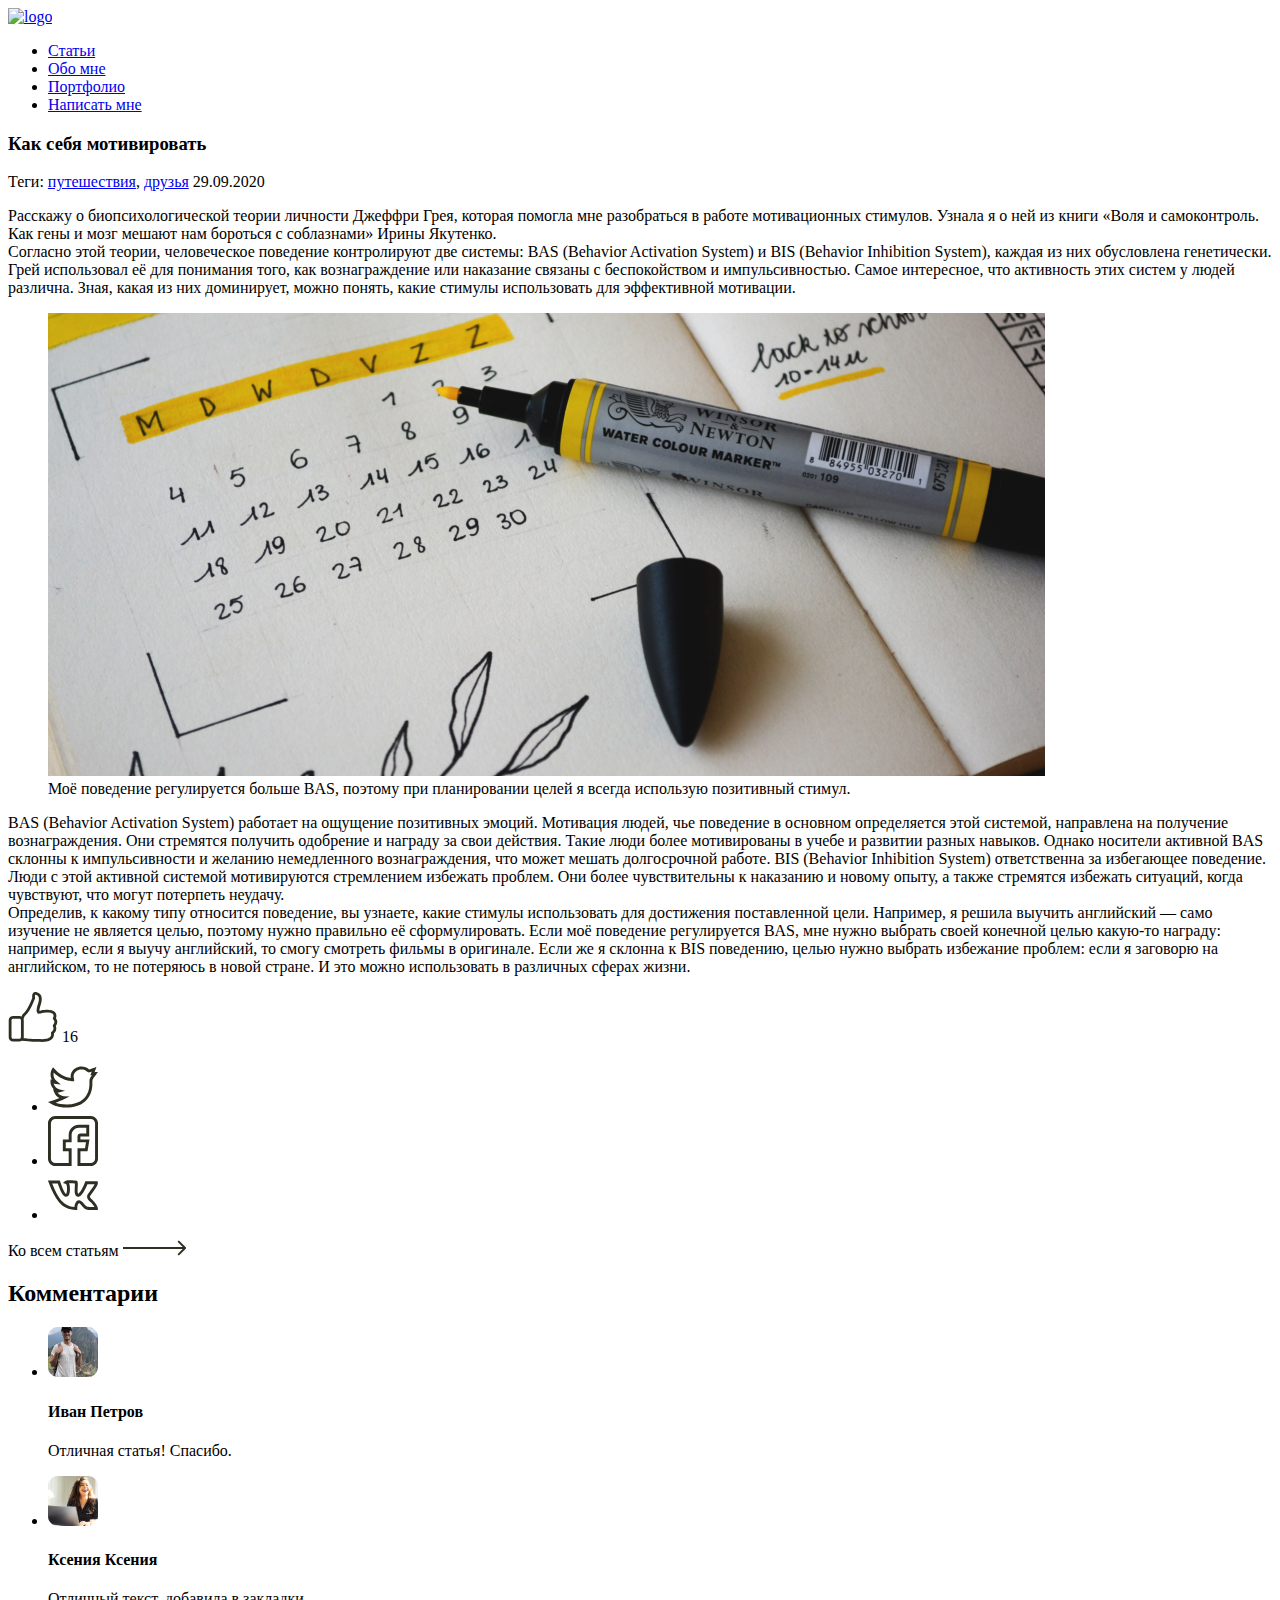
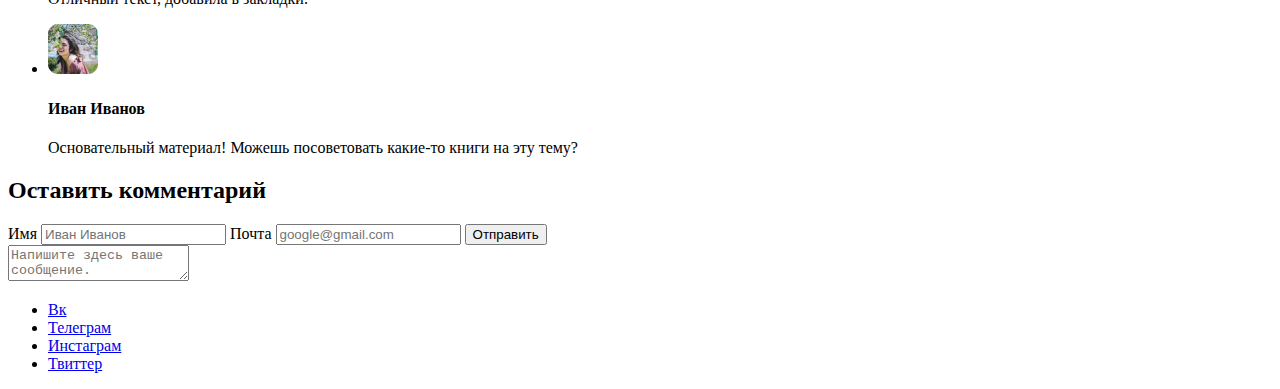
==== articles/articles-1.html @ 85f50328 "Добавил статью как себя мотивировать" ====
<!DOCTYPE html>
<html lang="ru">

<head>
    <meta charset="UTF-8">
    <meta name="viewport" content="width=device-width, initial-scale=1.0">
    <title>ANNE SWEET</title>
</head>

<body>
    <header class="main-header articles-header">
        <a href="#">
            <img src="img/logo.svg" class="logo" alt="logo">
        </a>
        <nav class="menu">
            <ul class="menu-list">
                <li class="menu-item">
                    <a href="#all-articles">Статьи</a>
                </li>
                <li class="menu-item">
                    <a href="#about">Обо мне</a>
                </li>
                <li class="menu-item">
                    <a href="#portfolio">Портфолио</a>
                </li>
                <li class="menu-item">
                    <a href="#write-me">Написать мне</a>
                </li>
            </ul>
        </nav>
    </header>
    <main>
        <section id="article" class="article">
            <div class="article-container">
                <h3>Как себя мотивировать</h3>
                <div class="tag-date">
                    <span>Теги:
                        <a href="#travels">путешествия</a>,
                        <a href="#frends">друзья</a>
                    </span>
                    <time datetime="2020-09-29">29.09.2020</time>
                </div>
                <div class="content">
                    <p>Расскажу о биопсихологической теории личности Джеффри Грея, которая помогла мне разобраться в работе мотивационных стимулов. Узнала я о ней из книги «Воля и самоконтроль. Как гены и мозг мешают нам бороться с соблазнами» Ирины Якутенко.
                        <br>
                        Согласно этой теории, человеческое поведение контролируют две системы: BAS (Behavior Activation System) и BIS (Behavior Inhibition System), каждая из них обусловлена генетически. Грей использовал её для понимания того, как вознаграждение или наказание связаны с беспокойством и импульсивностью. Самое интересное, что активность этих систем у людей различна. Зная, какая из них доминирует, можно понять, какие стимулы использовать для эффективной мотивации.
                    </p>
                    <figure>
                        <img src="../img/aricle-item-1.jpg" alt="календарь">
                        <figcaption>Моё поведение регулируется больше BAS, поэтому при планировании целей я всегда использую позитивный стимул.
                        </figcaption>
                    </figure>
                    <p>BAS (Behavior Activation System) работает на ощущение позитивных эмоций. Мотивация людей, чье поведение в основном определяется этой системой, направлена на получение вознаграждения. Они стремятся получить одобрение и награду
                        за свои действия. Такие люди более мотивированы в учебе и развитии разных навыков. Однако носители активной BAS склонны к импульсивности и желанию немедленного вознаграждения, что может мешать долгосрочной работе.
                        BIS (Behavior Inhibition System) ответственна за избегающее поведение. Люди с этой активной системой мотивируются стремлением избежать проблем. Они более чувствительны к наказанию и новому опыту, а также стремятся избежать ситуаций, когда чувствуют, что могут потерпеть неудачу.
                        <br>
                        Определив, к какому типу относится поведение, вы узнаете, какие стимулы использовать для достижения поставленной цели. Например, я решила выучить английский — само изучение не является целью, поэтому нужно правильно
                        её сформулировать. Если моё поведение регулируется BAS, мне нужно выбрать своей конечной целью какую-то награду: например, если я выучу английский, то смогу смотреть фильмы в оригинале. Если же я склонна к BIS поведению, целью нужно выбрать избежание проблем: если я заговорю на английском, то не потеряюсь в новой стране. И это можно использовать в различных сферах жизни.</p>
                </div>
                <div class="social-list-wripper">
                    <div class="like-counter">
                        <img src="../img/big-like.svg" alt="большой палец">
                        <span>16</span>
                    </div>
                    <ul class="social-list">
                        <li class="social-list-icon">
                            <a href="#">
                                <img src="../img/twitter.svg" alt="твиттер">
                            </a>
                        </li>
                        <li class="social-list-icon">
                            <a href="#">
                                <img src="../img/facebook.svg" alt="фейсбук">
                            </a>
                        </li>
                        <li class="social-list-icon">
                            <a href="#">
                                <img src="../img/vk.svg" alt="вк">
                            </a>
                        </li>
                    </ul>
                </div>
            </div>
        </section>
        <span>Ко всем статьям <a href="#"><img src="../img/arrow-right.svg" alt="стрелка в право"></a></span>
        <section class="comments">
            <div class="comments-container">
                <h2 class="visibility-hidden">Комментарии</h2>
                <ul class="comments-list">
                    <li class="comments-item">
                        <div class="comments-item-wrapper">
                            <img src="../img/ivan-petrov.jpg" alt="Иван Петров">
                            <h4>Иван Петров</h4>
                        </div>
                        <p>Отличная статья! Спасибо.</p>
                    </li>
                    <li class="comments-item">
                        <div class="comments-item-wrapper">
                            <img src="../img/kseniya-kseniya.jpg" alt="Ксения Ксения">
                            <h4>Ксения Ксения</h4>
                        </div>
                        <p>Отличный текст, добавила в закладки.</p>
                    </li>
                    <li class="comments-item">
                        <div class="comments-item-wrapper">
                            <img src="../img/ivan-ivanov.jpg" alt="Иван Иванов">
                            <h4>Иван Иванов</h4>
                        </div>
                        <p>Основательный материал! Можешь посоветовать какие-то книги на эту тему?</p>
                    </li>
                </ul>
                <div class="comments-form">
                    <h2>Оставить комментарий</h2>
                    <form action="action_page.php">
                        <div class="form-wrapper">
                            <div class="column">
                                <label for="name">Имя</label>
                                <input type="text" id="name" name="firstname" placeholder="Иван Иванов">
                                <label for="email">Почта</label>
                                <input type="text" id="email" name="email" placeholder="google@gmail.com">
                                <input class="submit" type="submit" value="Отправить">
                            </div>
                            <div class="column">
                                <textarea id="message" name="message" placeholder="Напишите здесь ваше сообщение."></textarea>
                            </div>
                        </div>
                    </form>
                </div>
            </div>
        </section>
    </main>
    <footer class="main-footer">
        <ul class="social-list">
            <li class="social-item">
                <a href="#">Вк</a>
            </li>
            <li class="social-item">
                <a href="#">Телеграм</a>
            </li>
            <li class="social-item">
                <a href="#">Инстаграм</a>
            </li>
            <li class="social-item">
                <a href="#">Твиттер</a>
            </li>
        </ul>
    </footer>
    <script>
    document.write('<script src="http://' + (location.host || 'localhost').split(':')[0] + ':35729/livereload.js?snipver=1"></' + 'script>')
    </script>
</body>

</html>
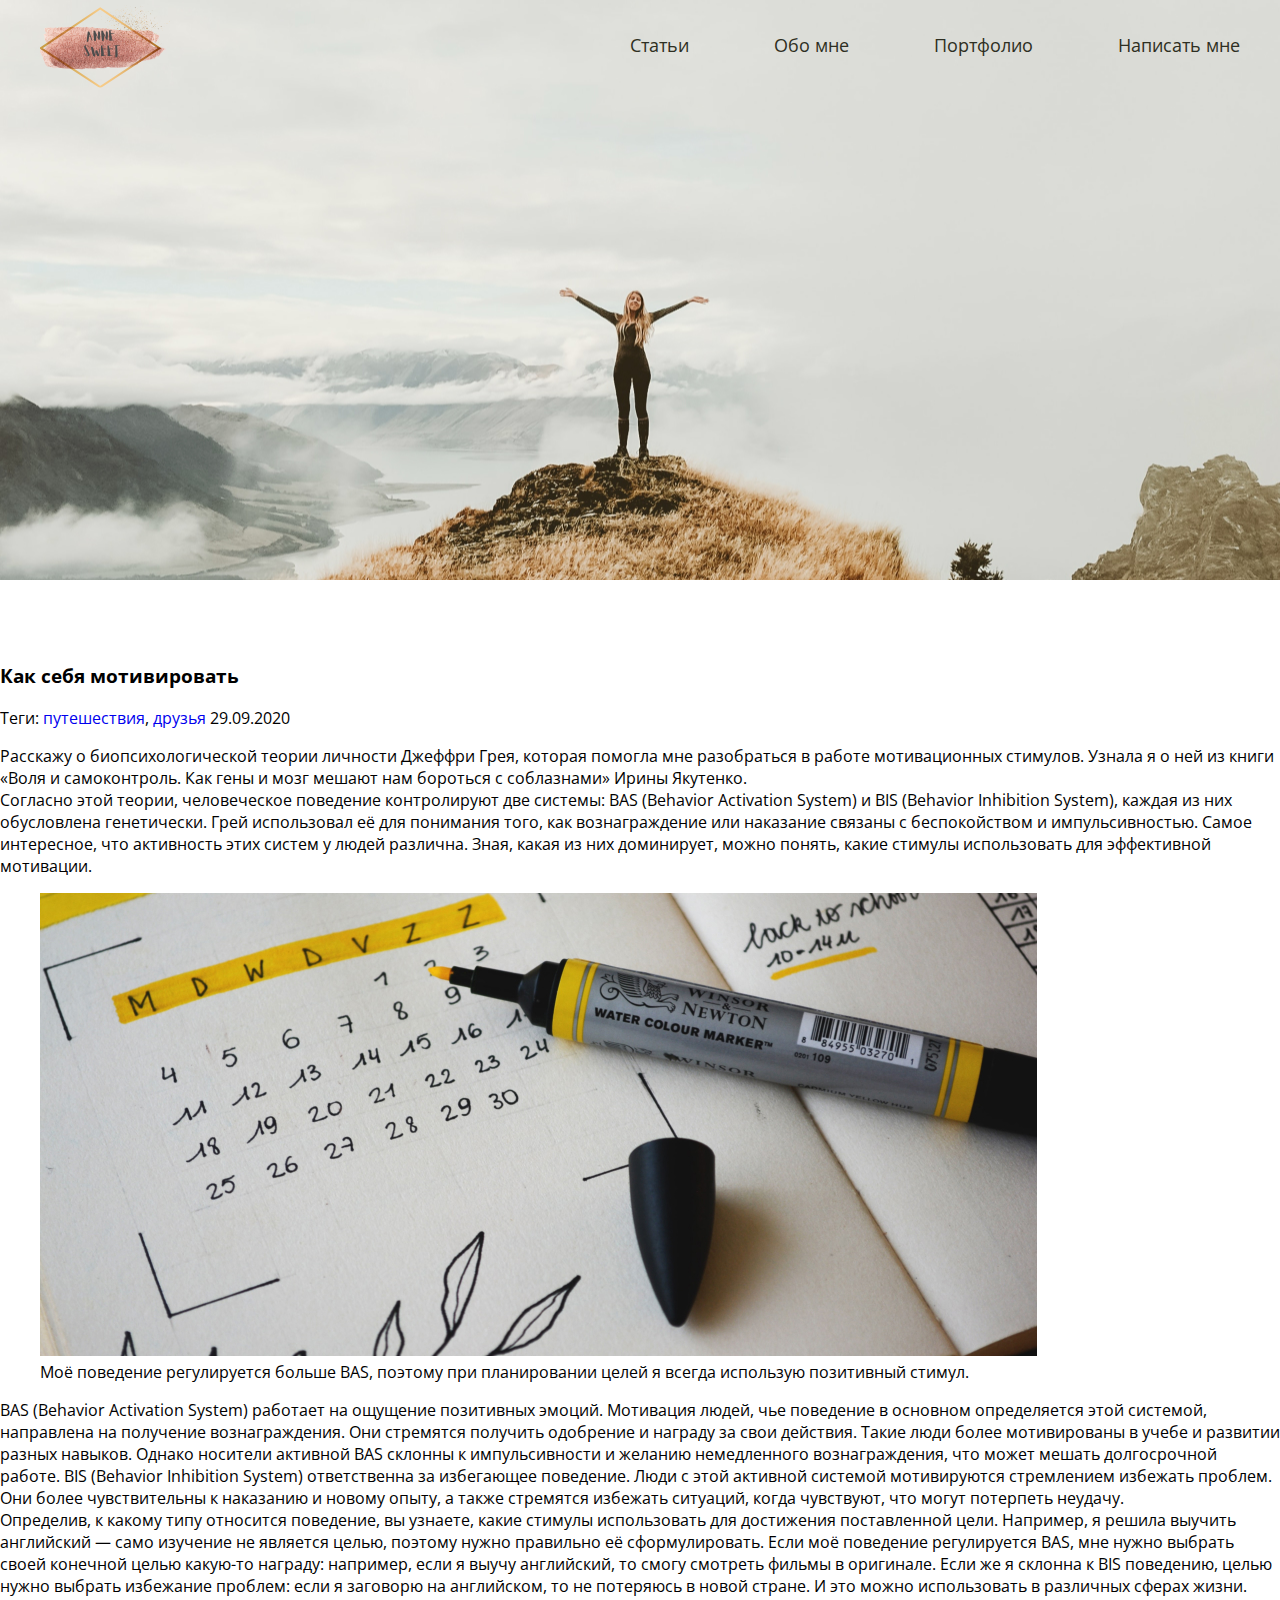
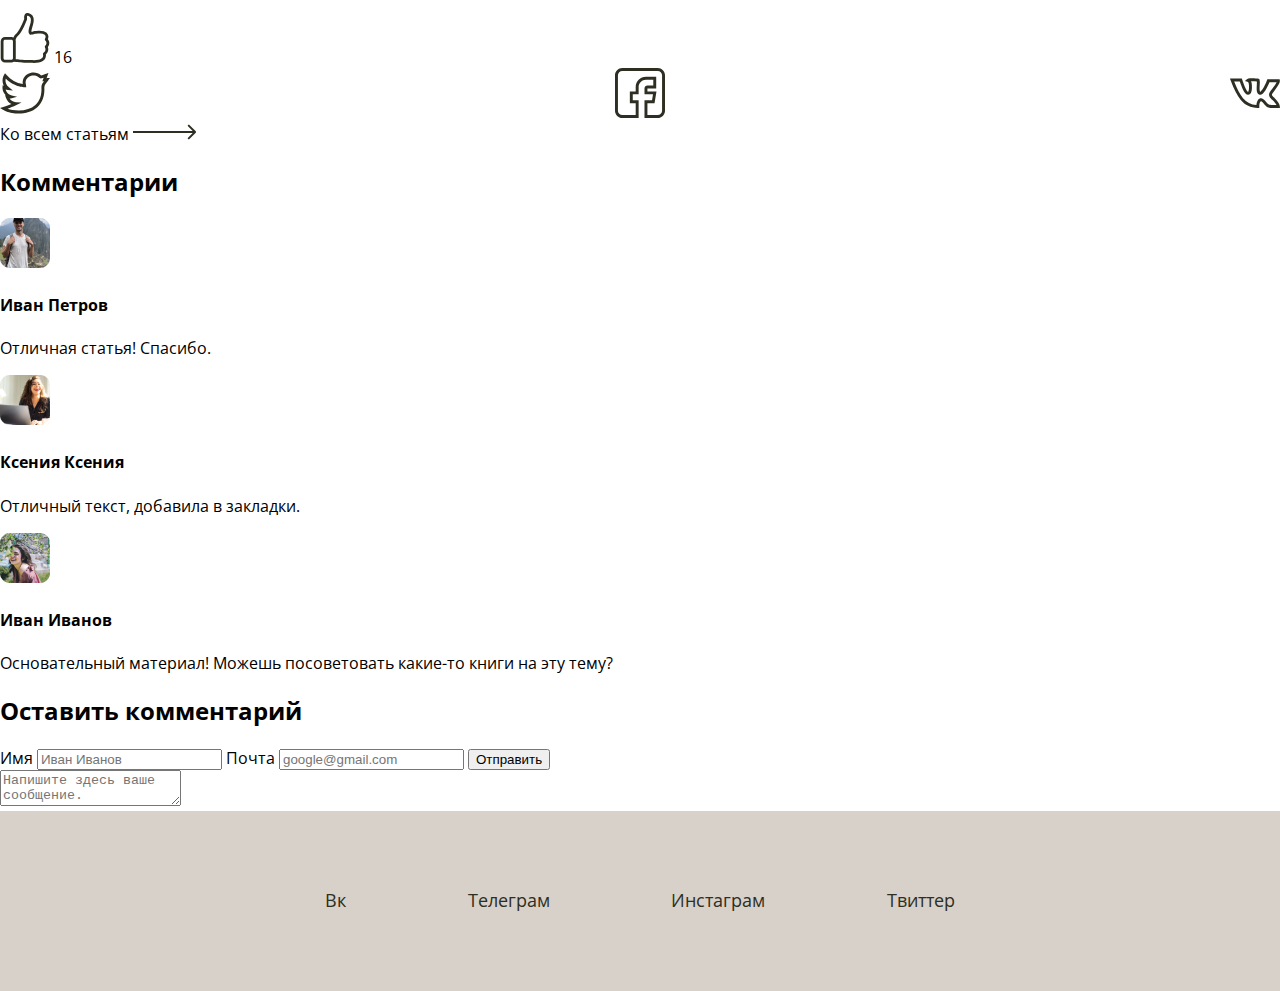
==== commit 9e885f4d: "начал стилизацию статей и добавил валидацию формам" ====
--- a/articles/articles-1.html
+++ b/articles/articles-1.html
@@ -1,153 +1,225 @@
 <!DOCTYPE html>
 <html lang="ru">
+  <head>
+    <meta charset="UTF-8" />
+    <meta name="viewport" content="width=device-width, initial-scale=1.0" />
+    <link
+      href="https://fonts.googleapis.com/css2?family=Open+Sans:ital@0;1&family=Spectral+SC:wght@200;700&display=swap"
+      rel="stylesheet"
+    />
+    <link rel="stylesheet" href="../style/style.css" />
+    <link rel="stylesheet" href="../style/articles-1.css" />
+    <title>ANNE SWEET</title>
+  </head>
 
-<head>
-    <meta charset="UTF-8">
-    <meta name="viewport" content="width=device-width, initial-scale=1.0">
-    <title>ANNE SWEET</title>
-</head>
-
-<body>
-    <header class="main-header articles-header">
-        <a href="#">
-            <img src="img/logo.svg" class="logo" alt="logo">
-        </a>
-        <nav class="menu">
+  <body>
+    <header class="main-header">
+      <div class="container">
+        <div class="main-header-wrapper">
+          <a href="../index.html">
+            <img src="../img/logo.svg" class="logo" alt="logo" />
+          </a>
+          <nav class="menu">
             <ul class="menu-list">
-                <li class="menu-item">
-                    <a href="#all-articles">Статьи</a>
-                </li>
-                <li class="menu-item">
-                    <a href="#about">Обо мне</a>
-                </li>
-                <li class="menu-item">
-                    <a href="#portfolio">Портфолио</a>
-                </li>
-                <li class="menu-item">
-                    <a href="#write-me">Написать мне</a>
-                </li>
+              <li class="menu-item">
+                <a href="#all-articles">Статьи</a>
+              </li>
+              <li class="menu-item">
+                <a href="#about">Обо мне</a>
+              </li>
+              <li class="menu-item">
+                <a href="#portfolio">Портфолио</a>
+              </li>
+              <li class="menu-item">
+                <a href="#write-me">Написать мне</a>
+              </li>
             </ul>
-        </nav>
+          </nav>
+        </div>
+      </div>
     </header>
     <main>
-        <section id="article" class="article">
-            <div class="article-container">
-                <h3>Как себя мотивировать</h3>
-                <div class="tag-date">
-                    <span>Теги:
-                        <a href="#travels">путешествия</a>,
-                        <a href="#frends">друзья</a>
-                    </span>
-                    <time datetime="2020-09-29">29.09.2020</time>
+      <section id="article" class="article">
+        <div class="article-container">
+          <h3>Как себя мотивировать</h3>
+          <div class="tag-date">
+            <span
+              >Теги: <a href="#travels">путешествия</a>,
+              <a href="#frends">друзья</a>
+            </span>
+            <time datetime="2020-09-29">29.09.2020</time>
+          </div>
+          <div class="content">
+            <p>
+              Расскажу о биопсихологической теории личности Джеффри Грея,
+              которая помогла мне разобраться в работе мотивационных стимулов.
+              Узнала я о ней из книги «Воля и самоконтроль. Как гены и мозг
+              мешают нам бороться с соблазнами» Ирины Якутенко.
+              <br />
+              Согласно этой теории, человеческое поведение контролируют две
+              системы: BAS (Behavior Activation System) и BIS (Behavior
+              Inhibition System), каждая из них обусловлена генетически. Грей
+              использовал её для понимания того, как вознаграждение или
+              наказание связаны с беспокойством и импульсивностью. Самое
+              интересное, что активность этих систем у людей различна. Зная,
+              какая из них доминирует, можно понять, какие стимулы использовать
+              для эффективной мотивации.
+            </p>
+            <figure>
+              <img src="../img/aricle-item-1.jpg" alt="календарь" />
+              <figcaption>
+                Моё поведение регулируется больше BAS, поэтому при планировании
+                целей я всегда использую позитивный стимул.
+              </figcaption>
+            </figure>
+            <p>
+              BAS (Behavior Activation System) работает на ощущение позитивных
+              эмоций. Мотивация людей, чье поведение в основном определяется
+              этой системой, направлена на получение вознаграждения. Они
+              стремятся получить одобрение и награду за свои действия. Такие
+              люди более мотивированы в учебе и развитии разных навыков. Однако
+              носители активной BAS склонны к импульсивности и желанию
+              немедленного вознаграждения, что может мешать долгосрочной работе.
+              BIS (Behavior Inhibition System) ответственна за избегающее
+              поведение. Люди с этой активной системой мотивируются стремлением
+              избежать проблем. Они более чувствительны к наказанию и новому
+              опыту, а также стремятся избежать ситуаций, когда чувствуют, что
+              могут потерпеть неудачу.
+              <br />
+              Определив, к какому типу относится поведение, вы узнаете, какие
+              стимулы использовать для достижения поставленной цели. Например, я
+              решила выучить английский — само изучение не является целью,
+              поэтому нужно правильно её сформулировать. Если моё поведение
+              регулируется BAS, мне нужно выбрать своей конечной целью какую-то
+              награду: например, если я выучу английский, то смогу смотреть
+              фильмы в оригинале. Если же я склонна к BIS поведению, целью нужно
+              выбрать избежание проблем: если я заговорю на английском, то не
+              потеряюсь в новой стране. И это можно использовать в различных
+              сферах жизни.
+            </p>
+          </div>
+          <div class="social-list-wripper">
+            <div class="like-counter">
+              <img src="../img/big-like.svg" alt="большой палец" />
+              <span>16</span>
+            </div>
+            <ul class="social-list">
+              <li class="social-list-icon">
+                <a href="#">
+                  <img src="../img/twitter.svg" alt="твиттер" />
+                </a>
+              </li>
+              <li class="social-list-icon">
+                <a href="#">
+                  <img src="../img/facebook.svg" alt="фейсбук" />
+                </a>
+              </li>
+              <li class="social-list-icon">
+                <a href="#">
+                  <img src="../img/vk.svg" alt="вк" />
+                </a>
+              </li>
+            </ul>
+          </div>
+        </div>
+      </section>
+      <span
+        >Ко всем статьям
+        <a href="#"
+          ><img src="../img/arrow-right.svg" alt="стрелка в право" /></a
+      ></span>
+      <section class="comments">
+        <div class="comments-container">
+          <h2 class="visibility-hidden">Комментарии</h2>
+          <ul class="comments-list">
+            <li class="comments-item">
+              <div class="comments-item-wrapper">
+                <img src="../img/ivan-petrov.jpg" alt="Иван Петров" />
+                <h4>Иван Петров</h4>
+              </div>
+              <p>Отличная статья! Спасибо.</p>
+            </li>
+            <li class="comments-item">
+              <div class="comments-item-wrapper">
+                <img src="../img/kseniya-kseniya.jpg" alt="Ксения Ксения" />
+                <h4>Ксения Ксения</h4>
+              </div>
+              <p>Отличный текст, добавила в закладки.</p>
+            </li>
+            <li class="comments-item">
+              <div class="comments-item-wrapper">
+                <img src="../img/ivan-ivanov.jpg" alt="Иван Иванов" />
+                <h4>Иван Иванов</h4>
+              </div>
+              <p>
+                Основательный материал! Можешь посоветовать какие-то книги на
+                эту тему?
+              </p>
+            </li>
+          </ul>
+          <div class="comments-form">
+            <h2>Оставить комментарий</h2>
+            <form action="action_page.php">
+              <div class="form-wrapper">
+                <div class="column">
+                  <label for="name">Имя</label>
+                  <input
+                    type="text"
+                    id="name"
+                    name="firstname"
+                    placeholder="Иван Иванов"
+                    required
+                    minlength="10"
+                    maxlength="200"
+                  />
+                  <label for="email">Почта</label>
+                  <input
+                    type="text"
+                    id="email"
+                    name="email"
+                    placeholder="google@gmail.com"
+                    required
+                    minlength="10"
+                    maxlength="200"
+                  />
+                  <input class="submit" type="submit" value="Отправить" />
                 </div>
-                <div class="content">
-                    <p>Расскажу о биопсихологической теории личности Джеффри Грея, которая помогла мне разобраться в работе мотивационных стимулов. Узнала я о ней из книги «Воля и самоконтроль. Как гены и мозг мешают нам бороться с соблазнами» Ирины Якутенко.
-                        <br>
-                        Согласно этой теории, человеческое поведение контролируют две системы: BAS (Behavior Activation System) и BIS (Behavior Inhibition System), каждая из них обусловлена генетически. Грей использовал её для понимания того, как вознаграждение или наказание связаны с беспокойством и импульсивностью. Самое интересное, что активность этих систем у людей различна. Зная, какая из них доминирует, можно понять, какие стимулы использовать для эффективной мотивации.
-                    </p>
-                    <figure>
-                        <img src="../img/aricle-item-1.jpg" alt="календарь">
-                        <figcaption>Моё поведение регулируется больше BAS, поэтому при планировании целей я всегда использую позитивный стимул.
-                        </figcaption>
-                    </figure>
-                    <p>BAS (Behavior Activation System) работает на ощущение позитивных эмоций. Мотивация людей, чье поведение в основном определяется этой системой, направлена на получение вознаграждения. Они стремятся получить одобрение и награду
-                        за свои действия. Такие люди более мотивированы в учебе и развитии разных навыков. Однако носители активной BAS склонны к импульсивности и желанию немедленного вознаграждения, что может мешать долгосрочной работе.
-                        BIS (Behavior Inhibition System) ответственна за избегающее поведение. Люди с этой активной системой мотивируются стремлением избежать проблем. Они более чувствительны к наказанию и новому опыту, а также стремятся избежать ситуаций, когда чувствуют, что могут потерпеть неудачу.
-                        <br>
-                        Определив, к какому типу относится поведение, вы узнаете, какие стимулы использовать для достижения поставленной цели. Например, я решила выучить английский — само изучение не является целью, поэтому нужно правильно
-                        её сформулировать. Если моё поведение регулируется BAS, мне нужно выбрать своей конечной целью какую-то награду: например, если я выучу английский, то смогу смотреть фильмы в оригинале. Если же я склонна к BIS поведению, целью нужно выбрать избежание проблем: если я заговорю на английском, то не потеряюсь в новой стране. И это можно использовать в различных сферах жизни.</p>
+                <div class="column">
+                  <textarea
+                    id="message"
+                    name="message"
+                    placeholder="Напишите здесь ваше сообщение."
+                  ></textarea>
                 </div>
-                <div class="social-list-wripper">
-                    <div class="like-counter">
-                        <img src="../img/big-like.svg" alt="большой палец">
-                        <span>16</span>
-                    </div>
-                    <ul class="social-list">
-                        <li class="social-list-icon">
-                            <a href="#">
-                                <img src="../img/twitter.svg" alt="твиттер">
-                            </a>
-                        </li>
-                        <li class="social-list-icon">
-                            <a href="#">
-                                <img src="../img/facebook.svg" alt="фейсбук">
-                            </a>
-                        </li>
-                        <li class="social-list-icon">
-                            <a href="#">
-                                <img src="../img/vk.svg" alt="вк">
-                            </a>
-                        </li>
-                    </ul>
-                </div>
-            </div>
-        </section>
-        <span>Ко всем статьям <a href="#"><img src="../img/arrow-right.svg" alt="стрелка в право"></a></span>
-        <section class="comments">
-            <div class="comments-container">
-                <h2 class="visibility-hidden">Комментарии</h2>
-                <ul class="comments-list">
-                    <li class="comments-item">
-                        <div class="comments-item-wrapper">
-                            <img src="../img/ivan-petrov.jpg" alt="Иван Петров">
-                            <h4>Иван Петров</h4>
-                        </div>
-                        <p>Отличная статья! Спасибо.</p>
-                    </li>
-                    <li class="comments-item">
-                        <div class="comments-item-wrapper">
-                            <img src="../img/kseniya-kseniya.jpg" alt="Ксения Ксения">
-                            <h4>Ксения Ксения</h4>
-                        </div>
-                        <p>Отличный текст, добавила в закладки.</p>
-                    </li>
-                    <li class="comments-item">
-                        <div class="comments-item-wrapper">
-                            <img src="../img/ivan-ivanov.jpg" alt="Иван Иванов">
-                            <h4>Иван Иванов</h4>
-                        </div>
-                        <p>Основательный материал! Можешь посоветовать какие-то книги на эту тему?</p>
-                    </li>
-                </ul>
-                <div class="comments-form">
-                    <h2>Оставить комментарий</h2>
-                    <form action="action_page.php">
-                        <div class="form-wrapper">
-                            <div class="column">
-                                <label for="name">Имя</label>
-                                <input type="text" id="name" name="firstname" placeholder="Иван Иванов">
-                                <label for="email">Почта</label>
-                                <input type="text" id="email" name="email" placeholder="google@gmail.com">
-                                <input class="submit" type="submit" value="Отправить">
-                            </div>
-                            <div class="column">
-                                <textarea id="message" name="message" placeholder="Напишите здесь ваше сообщение."></textarea>
-                            </div>
-                        </div>
-                    </form>
-                </div>
-            </div>
-        </section>
+              </div>
+            </form>
+          </div>
+        </div>
+      </section>
     </main>
     <footer class="main-footer">
-        <ul class="social-list">
-            <li class="social-item">
-                <a href="#">Вк</a>
-            </li>
-            <li class="social-item">
-                <a href="#">Телеграм</a>
-            </li>
-            <li class="social-item">
-                <a href="#">Инстаграм</a>
-            </li>
-            <li class="social-item">
-                <a href="#">Твиттер</a>
-            </li>
-        </ul>
+      <ul class="social-list">
+        <li class="social-item">
+          <a href="#">Вк</a>
+        </li>
+        <li class="social-item">
+          <a href="#">Телеграм</a>
+        </li>
+        <li class="social-item">
+          <a href="#">Инстаграм</a>
+        </li>
+        <li class="social-item">
+          <a href="#">Твиттер</a>
+        </li>
+      </ul>
     </footer>
     <script>
-    document.write('<script src="http://' + (location.host || 'localhost').split(':')[0] + ':35729/livereload.js?snipver=1"></' + 'script>')
+      document.write(
+        '<script src="http://' +
+          (location.host || "localhost").split(":")[0] +
+          ':35729/livereload.js?snipver=1"></' +
+          "script>"
+      );
     </script>
-</body>
-
-</html>+  </body>
+</html>
--- a/style/style.css
+++ b/style/style.css
@@ -0,0 +1,439 @@
+html {
+    box-sizing: border-box;
+}
+
+*,
+*:before,
+*:after {
+    box-sizing: inherit;
+}
+
+body {
+    font-family: 'Open Sans', sans-serif;
+    margin: 0;
+    padding: 0;
+}
+
+ul {
+    margin: 0;
+    padding: 0;
+}
+
+li {
+    list-style: none;
+}
+
+a {
+    text-decoration: none;
+}
+
+.container {
+    width: 100%;
+    max-width: 1200px;
+    margin: 0 auto;
+}
+
+/*HEADER*/
+
+.main-header {
+    min-height: 580px;
+    background-image: url("../img/header-bg.jpg");
+    background-position: center;
+    background-repeat: no-repeat;
+    margin-bottom: 83px;
+}
+
+.main-header-wrapper {
+    display: flex;
+    justify-content: space-between;
+}
+
+.logo {
+    margin-top: 5px;
+}
+
+.menu-list {
+    display: flex;
+    justify-content: space-between;
+    width: 610px;
+    margin-top: 33px;
+}
+
+.menu-item a {
+    font-style: normal;
+    font-weight: normal;
+    font-size: 18px;
+    line-height: 25px;
+    color: #2E2F22;
+}
+
+/*ALL ARTICLE*/
+
+.all-articles-headers {
+    display: flex;
+    justify-content: space-between;
+    align-items: center;
+}
+
+.all-articles-headers h2 {
+    font-family: Spectral SC;
+    font-style: normal;
+    font-weight: bold;
+    font-size: 36px;
+    line-height: 55px;
+    color: #2E2F22;
+}
+
+.dropbtn {
+    border: none;
+    ne;
+    padding: 12px 20px;
+    background: #D7D1C9;
+    border-radius: 10px;
+    font-style: normal;
+    font-weight: normal;
+    font-size: 16px;
+    line-height: 22px;
+    color: #2E2F22;
+    cursor: pointer;
+
+}
+
+.dropbtn img {
+    margin-left: 35px;
+}
+
+.dropdown-content {
+    display: none;
+    position: absolute;
+}
+
+.dropdown:hover .dropdown-content {
+    /*display: block;*/
+}
+
+.dropdown-content-item a {
+    display: inline-block;
+    min-width: 150px;
+    color: #2E2F22;
+    padding: 12px 20px;
+}
+
+.dropdown-content-item a:hover {
+
+    background: #D7D1C9;
+    border-radius: 10px;
+}
+
+.article-list {
+    display: flex;
+    flex-wrap: wrap;
+}
+
+.article-item {
+    width: 100%;
+    max-width: 387px;
+}
+
+#all-articles>div>ul>li:nth-child(2),
+#all-articles>div>ul>li:nth-child(3) {
+    margin-left: 19px;
+}
+
+.article-item img {
+    border-radius: 10px;
+}
+
+.article-item a {
+    font-family: Spectral SC;
+    font-style: normal;
+    font-weight: bold;
+    font-size: 18px;
+    line-height: 27px;
+    color: #2E2F22;
+}
+
+.article-item-wpapper {
+    display: flex;
+    justify-content: space-between;
+    align-items: center;
+}
+
+.article-item-wpapper a {
+    font-family: Open Sans;
+    font-style: normal;
+    font-weight: normal;
+    font-size: 16px;
+    line-height: 26px;
+    color: rgba(46, 47, 34, 0.7);
+}
+
+#all-articles>div>ul>li:nth-child(1) {
+    margin-bottom: 60px;
+}
+
+#all-articles>div>ul>li:nth-child(4) {
+    position: relative;
+    width: 100%;
+    max-width: 590px;
+}
+
+#all-articles>div>ul>li:nth-child(5) {
+    position: relative;
+    width: 100%;
+    max-width: 590px;
+    margin-left: 20px;
+
+}
+
+.article-item-content {
+    position: absolute;
+    left: 80px;
+    bottom: 60px;
+    color: #fff;
+    width: 100%;
+    max-width: 430px;
+}
+
+.article-item-content a {
+    color: #fff;
+}
+
+.article-item-wpapper {
+    opacity: 0.7;
+}
+
+.show-more {
+    display: block;
+    width: 100%;
+    max-width: 232px;
+    margin: 100px auto 85px;
+    padding: 12px 60px;
+    text-align: center;
+    border: 1px solid #202117;
+    box-sizing: border-box;
+    border-radius: 10px;
+    font-size: 16px;
+    line-height: 22px;
+    color: #202117;
+}
+
+/*ABOUT*/
+
+.about h2 {
+    font-family: Spectral SC;
+    font-style: normal;
+    font-weight: bold;
+    font-size: 36px;
+    line-height: 55px;
+    color: #2E2F22;
+    text-align: center;
+}
+
+.about-wripper {
+    display: flex;
+}
+
+.about-image img {
+    width: 590px;
+    height: 690px;
+}
+
+.about-description p {
+    margin-left: 40px;
+    margin-top: 50px;
+    font-family: Open Sans;
+    font-style: normal;
+    font-weight: normal;
+    font-size: 16px;
+    line-height: 26px;
+    color: #2E2F22;
+}
+
+.about-description blockquote {
+    margin-top: 70px;
+    font-family: Open Sans;
+    font-style: italic;
+    font-weight: normal;
+    font-size: 30px;
+    line-height: 40px;
+    color: #2E2F22;
+    padding: 20px;
+    border-left: 3px solid #D7D1C9;
+}
+
+.about {
+    margin-bottom: 85px;
+}
+
+/*Portfolio*/
+
+.portfolio h2 {
+    font-family: Spectral SC;
+    font-style: normal;
+    font-weight: bold;
+    font-size: 36px;
+    line-height: 55px;
+    color: #2E2F22;
+    text-align: center;
+}
+
+.portfolio-list {
+    display: flex;
+    justify-content: space-between;
+}
+
+.portfolio-item {
+    max-width: 387px;
+    min-height: 525px;
+    background-size: cover;
+    background-position: center;
+    background-repeat: no-repeat;
+    text-align: center;
+    padding: 140px 20px;
+    box-shadow: 2px 2px 4px rgba(0, 0, 0, 0.15);
+    border-radius: 10px;
+}
+
+#portfolio > div > ul > li:nth-child(1) {
+    background-image: url("../img/portfolio-1.jpg");
+}
+
+#portfolio > div > ul > li:nth-child(2) {
+    background-image: url("../img/portfolio-2.jpg");
+    
+}
+
+#portfolio > div > ul > li:nth-child(3) {
+    background-image: url("../img/portfolio-3.jpg");
+}
+
+.portfolio-item a {
+    font-family: Spectral SC;
+    font-style: normal;
+    font-weight: bold;
+    font-size: 20px;
+    line-height: 30px;
+    color: #2E2F22;
+    margin-bottom: 44px;
+}
+
+.portfolio-item h3 {
+    font-family: Spectral SC;
+    font-style: normal;
+    font-weight: bold;
+    font-size: 18px;
+    line-height: 28px;
+    color: #2E2F22;
+}
+
+.portfolio-item p {
+    font-style: normal;
+    font-weight: normal;
+    font-size: 16px;
+    line-height: 26px;
+    color: #2E2F22;
+}
+
+#portfolio > div > ul > li:nth-child(2) > a,
+#portfolio > div > ul > li:nth-child(2) > h3,
+#portfolio > div > ul > li:nth-child(2) > p {
+    color: #fff;
+}
+
+/* Write ME */
+
+.write-me h2 {
+    font-family: Spectral SC;
+    font-style: normal;
+    font-weight: bold;
+    font-size: 36px;
+    line-height: 55px;
+    color: #2E2F22;
+    text-align: center;
+    margin-bottom: 50px;
+}
+
+.write-me-form {
+    display: flex;
+    flex-direction: column;
+    max-width: 996px;
+    min-height: 637px;
+    border-radius: 10px;
+    background-image: url("../img/form-bg.jpg");
+    background-size: cover;
+    background-position: center;
+    background-repeat: no-repeat;
+    margin: 0 auto 80px;
+    padding: 50px 80px 60px;
+}
+
+.write-me-form label {
+    font-family: Spectral SC;
+    font-style: normal;
+    font-weight: bold;
+    font-size: 18px;
+    line-height: 28px;
+    color: #2E2F22;
+    margin-bottom: 12px;
+}
+
+.write-me-form input {
+    width: 407px;
+    padding: 20px;
+    border: 1px solid #202117;
+    border-radius: 10px;
+    background: rgba(255, 255, 255, 0.4);
+    margin-bottom: 20px;
+}
+
+.write-me-form  textarea {
+    min-height: 293px;
+    resize: none;
+    padding: 20px;
+    border: 1px solid #202117;
+    border-radius: 10px;
+    background: rgba(255, 255, 255, 0.4);
+}
+
+#write-me > form > input.submit {
+    margin-top: 20px;
+    padding: 12px 60px;
+    background: transparent;
+}
+
+.write-me-form-wripper {
+    display: flex;
+    justify-content: space-between;
+}
+
+.write-me-form-col {
+    display: flex;
+    flex-direction: column;
+}
+
+/* FOOTER */
+
+.main-footer {
+    display: flex;
+    align-items: center;
+    min-height: 180px;
+    background: #D7D1C9;
+}
+
+.social-list {
+    display: flex;
+    justify-content: space-between;
+    margin: 0 auto;
+    min-width: 630px;
+}
+
+.social-item a {
+    font-family: Open Sans;
+    font-style: normal;
+    font-weight: normal;
+    font-size: 18px;
+    line-height: 25px;
+    color: #2E2F22;
+}
+
--- a/style/articles-1.css
+++ b/style/articles-1.css
@@ -0,0 +1,4 @@
+
+.main-header {
+    background-image: url("../img/header-article-bg.jpg");
+}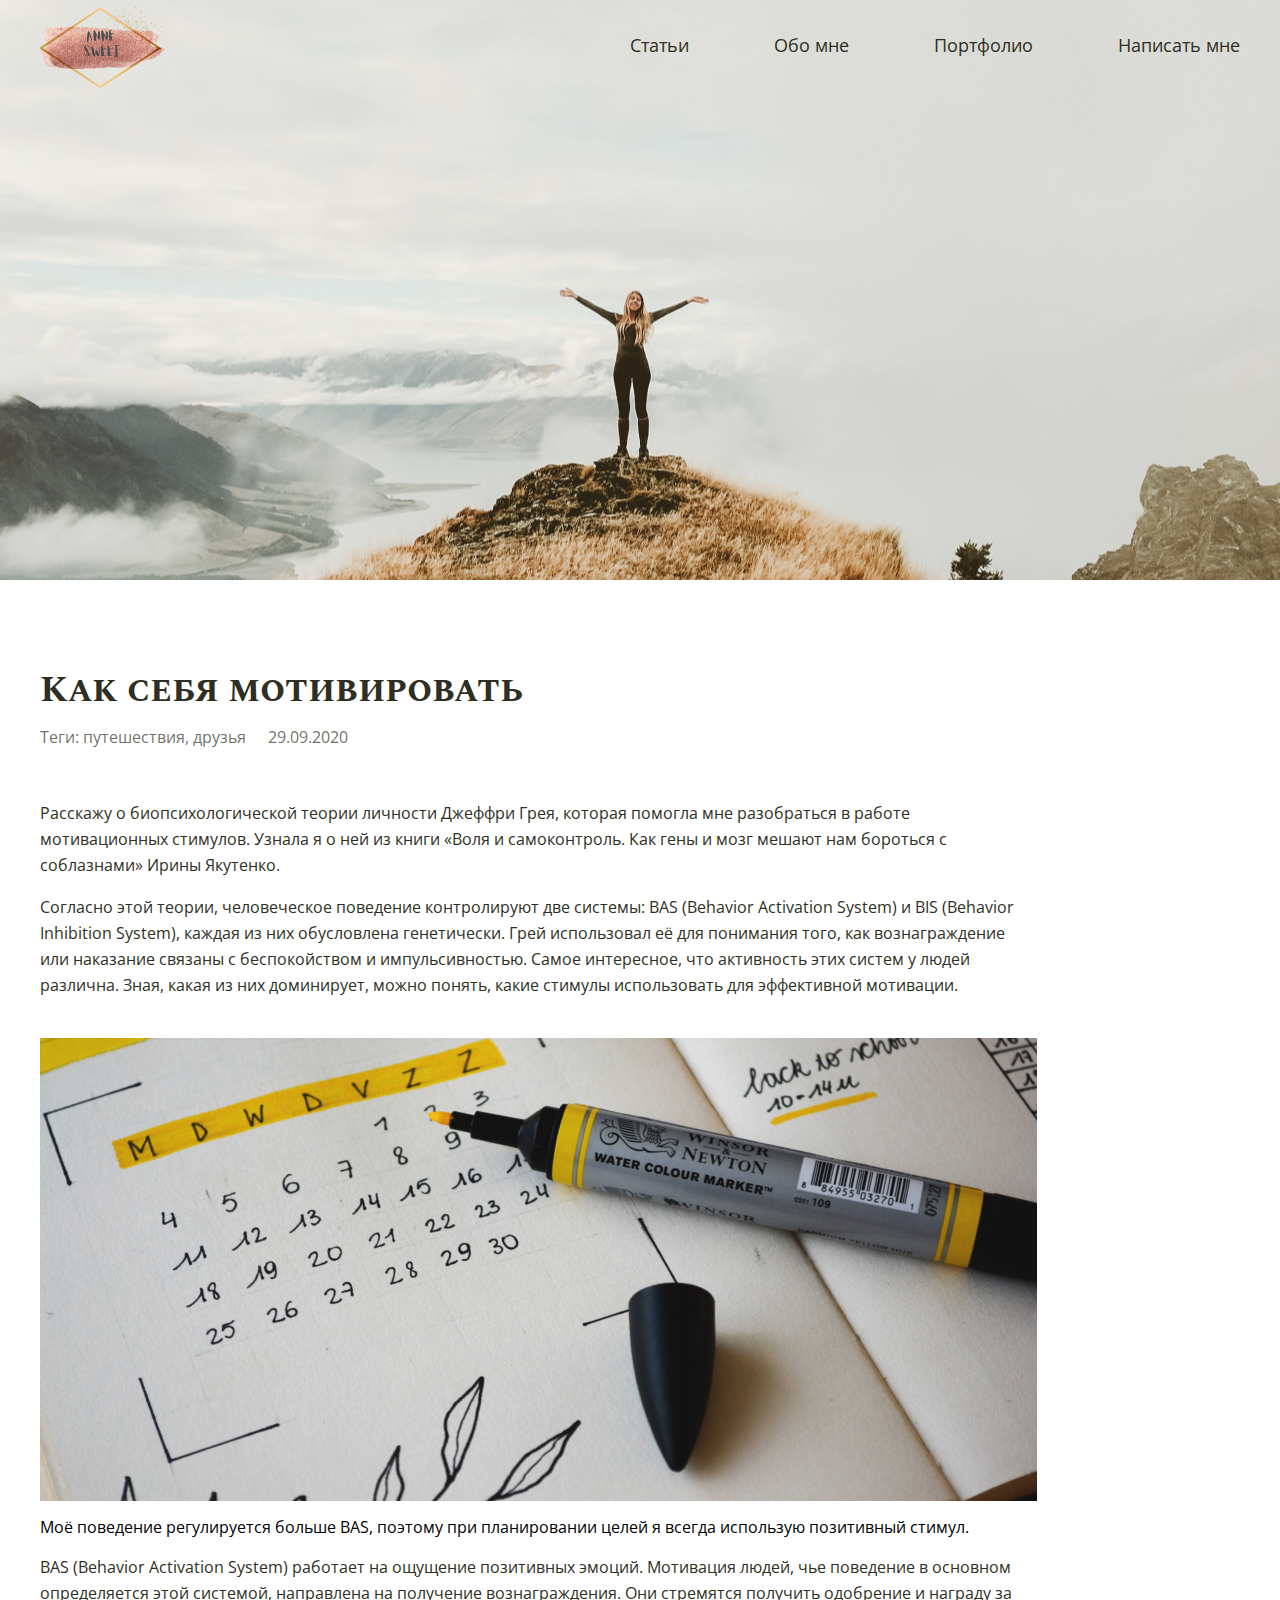
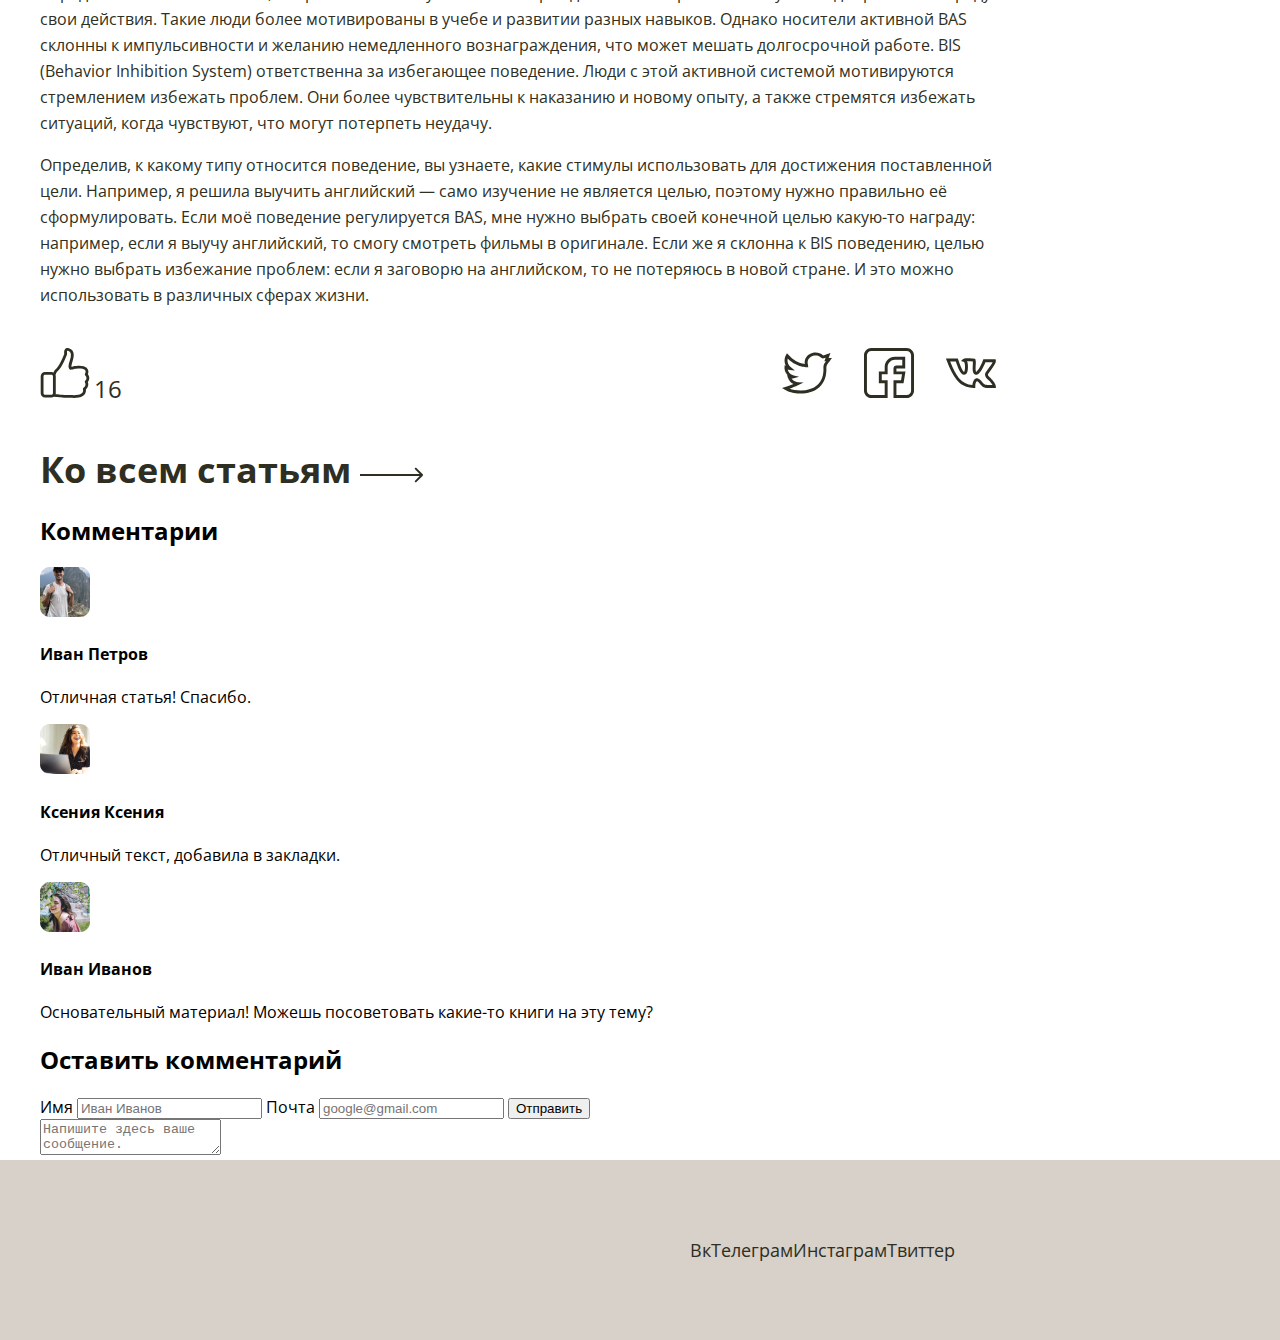
==== commit 94f81773: "добавил стили в статью как себя монивировать" ====
--- a/articles/articles-1.html
+++ b/articles/articles-1.html
@@ -40,159 +40,165 @@
     </header>
     <main>
       <section id="article" class="article">
-        <div class="article-container">
-          <h3>Как себя мотивировать</h3>
-          <div class="tag-date">
-            <span
-              >Теги: <a href="#travels">путешествия</a>,
-              <a href="#frends">друзья</a>
-            </span>
-            <time datetime="2020-09-29">29.09.2020</time>
+        <div class="container">
+          <div class="article-container">
+            <h3>Как себя мотивировать</h3>
+            <div class="tag-date">
+              <span
+                >Теги: <a href="#travels">путешествия</a>,
+                <a href="#frends">друзья</a>
+              </span>
+              <time datetime="2020-09-29">29.09.2020</time>
+            </div>
+            <div class="article-content">
+              <p>
+                Расскажу о биопсихологической теории личности Джеффри Грея,
+                которая помогла мне разобраться в работе мотивационных стимулов.
+                Узнала я о ней из книги «Воля и самоконтроль. Как гены и мозг
+                мешают нам бороться с соблазнами» Ирины Якутенко.
+              </p>
+              <p>
+                Согласно этой теории, человеческое поведение контролируют две
+                системы: BAS (Behavior Activation System) и BIS (Behavior
+                Inhibition System), каждая из них обусловлена генетически. Грей
+                использовал её для понимания того, как вознаграждение или
+                наказание связаны с беспокойством и импульсивностью. Самое
+                интересное, что активность этих систем у людей различна. Зная,
+                какая из них доминирует, можно понять, какие стимулы
+                использовать для эффективной мотивации.
+              </p>
+              <figure>
+                <img src="../img/aricle-item-1.jpg" alt="календарь" />
+                <figcaption>
+                  Моё поведение регулируется больше BAS, поэтому при
+                  планировании целей я всегда использую позитивный стимул.
+                </figcaption>
+              </figure>
+              <p>
+                BAS (Behavior Activation System) работает на ощущение позитивных
+                эмоций. Мотивация людей, чье поведение в основном определяется
+                этой системой, направлена на получение вознаграждения. Они
+                стремятся получить одобрение и награду за свои действия. Такие
+                люди более мотивированы в учебе и развитии разных навыков.
+                Однако носители активной BAS склонны к импульсивности и желанию
+                немедленного вознаграждения, что может мешать долгосрочной
+                работе. BIS (Behavior Inhibition System) ответственна за
+                избегающее поведение. Люди с этой активной системой мотивируются
+                стремлением избежать проблем. Они более чувствительны к
+                наказанию и новому опыту, а также стремятся избежать ситуаций,
+                когда чувствуют, что могут потерпеть неудачу.
+              </p>
+              <p>
+                Определив, к какому типу относится поведение, вы узнаете, какие
+                стимулы использовать для достижения поставленной цели. Например,
+                я решила выучить английский — само изучение не является целью,
+                поэтому нужно правильно её сформулировать. Если моё поведение
+                регулируется BAS, мне нужно выбрать своей конечной целью
+                какую-то награду: например, если я выучу английский, то смогу
+                смотреть фильмы в оригинале. Если же я склонна к BIS поведению,
+                целью нужно выбрать избежание проблем: если я заговорю на
+                английском, то не потеряюсь в новой стране. И это можно
+                использовать в различных сферах жизни.
+              </p>
+            </div>
+            <div class="social-list-wripper">
+              <div class="like-counter">
+                <img src="../img/big-like.svg" alt="большой палец" />
+                <span>16</span>
+              </div>
+              <ul class="social-list">
+                <li class="social-list-icon">
+                  <a href="#">
+                    <img src="../img/twitter.svg" alt="твиттер" />
+                  </a>
+                </li>
+                <li class="social-list-icon">
+                  <a href="#">
+                    <img src="../img/facebook.svg" alt="фейсбук" />
+                  </a>
+                </li>
+                <li class="social-list-icon">
+                  <a href="#">
+                    <img src="../img/vk.svg" alt="вк" />
+                  </a>
+                </li>
+              </ul>
+            </div>
           </div>
-          <div class="content">
-            <p>
-              Расскажу о биопсихологической теории личности Джеффри Грея,
-              которая помогла мне разобраться в работе мотивационных стимулов.
-              Узнала я о ней из книги «Воля и самоконтроль. Как гены и мозг
-              мешают нам бороться с соблазнами» Ирины Якутенко.
-              <br />
-              Согласно этой теории, человеческое поведение контролируют две
-              системы: BAS (Behavior Activation System) и BIS (Behavior
-              Inhibition System), каждая из них обусловлена генетически. Грей
-              использовал её для понимания того, как вознаграждение или
-              наказание связаны с беспокойством и импульсивностью. Самое
-              интересное, что активность этих систем у людей различна. Зная,
-              какая из них доминирует, можно понять, какие стимулы использовать
-              для эффективной мотивации.
-            </p>
-            <figure>
-              <img src="../img/aricle-item-1.jpg" alt="календарь" />
-              <figcaption>
-                Моё поведение регулируется больше BAS, поэтому при планировании
-                целей я всегда использую позитивный стимул.
-              </figcaption>
-            </figure>
-            <p>
-              BAS (Behavior Activation System) работает на ощущение позитивных
-              эмоций. Мотивация людей, чье поведение в основном определяется
-              этой системой, направлена на получение вознаграждения. Они
-              стремятся получить одобрение и награду за свои действия. Такие
-              люди более мотивированы в учебе и развитии разных навыков. Однако
-              носители активной BAS склонны к импульсивности и желанию
-              немедленного вознаграждения, что может мешать долгосрочной работе.
-              BIS (Behavior Inhibition System) ответственна за избегающее
-              поведение. Люди с этой активной системой мотивируются стремлением
-              избежать проблем. Они более чувствительны к наказанию и новому
-              опыту, а также стремятся избежать ситуаций, когда чувствуют, что
-              могут потерпеть неудачу.
-              <br />
-              Определив, к какому типу относится поведение, вы узнаете, какие
-              стимулы использовать для достижения поставленной цели. Например, я
-              решила выучить английский — само изучение не является целью,
-              поэтому нужно правильно её сформулировать. Если моё поведение
-              регулируется BAS, мне нужно выбрать своей конечной целью какую-то
-              награду: например, если я выучу английский, то смогу смотреть
-              фильмы в оригинале. Если же я склонна к BIS поведению, целью нужно
-              выбрать избежание проблем: если я заговорю на английском, то не
-              потеряюсь в новой стране. И это можно использовать в различных
-              сферах жизни.
-            </p>
-          </div>
-          <div class="social-list-wripper">
-            <div class="like-counter">
-              <img src="../img/big-like.svg" alt="большой палец" />
-              <span>16</span>
-            </div>
-            <ul class="social-list">
-              <li class="social-list-icon">
-                <a href="#">
-                  <img src="../img/twitter.svg" alt="твиттер" />
-                </a>
-              </li>
-              <li class="social-list-icon">
-                <a href="#">
-                  <img src="../img/facebook.svg" alt="фейсбук" />
-                </a>
-              </li>
-              <li class="social-list-icon">
-                <a href="#">
-                  <img src="../img/vk.svg" alt="вк" />
-                </a>
-              </li>
-            </ul>
-          </div>
+          <a id="to-all-articles" href="../index.html">
+            Ко всем статьям
+            <img src="../img/arrow-right.svg" alt="стрелка в право" />
+          </a>
         </div>
       </section>
-      <span
-        >Ко всем статьям
-        <a href="#"
-          ><img src="../img/arrow-right.svg" alt="стрелка в право" /></a
-      ></span>
+
       <section class="comments">
-        <div class="comments-container">
-          <h2 class="visibility-hidden">Комментарии</h2>
-          <ul class="comments-list">
-            <li class="comments-item">
-              <div class="comments-item-wrapper">
-                <img src="../img/ivan-petrov.jpg" alt="Иван Петров" />
-                <h4>Иван Петров</h4>
-              </div>
-              <p>Отличная статья! Спасибо.</p>
-            </li>
-            <li class="comments-item">
-              <div class="comments-item-wrapper">
-                <img src="../img/kseniya-kseniya.jpg" alt="Ксения Ксения" />
-                <h4>Ксения Ксения</h4>
-              </div>
-              <p>Отличный текст, добавила в закладки.</p>
-            </li>
-            <li class="comments-item">
-              <div class="comments-item-wrapper">
-                <img src="../img/ivan-ivanov.jpg" alt="Иван Иванов" />
-                <h4>Иван Иванов</h4>
-              </div>
-              <p>
-                Основательный материал! Можешь посоветовать какие-то книги на
-                эту тему?
-              </p>
-            </li>
-          </ul>
-          <div class="comments-form">
-            <h2>Оставить комментарий</h2>
-            <form action="action_page.php">
-              <div class="form-wrapper">
-                <div class="column">
-                  <label for="name">Имя</label>
-                  <input
-                    type="text"
-                    id="name"
-                    name="firstname"
-                    placeholder="Иван Иванов"
-                    required
-                    minlength="10"
-                    maxlength="200"
-                  />
-                  <label for="email">Почта</label>
-                  <input
-                    type="text"
-                    id="email"
-                    name="email"
-                    placeholder="google@gmail.com"
-                    required
-                    minlength="10"
-                    maxlength="200"
-                  />
-                  <input class="submit" type="submit" value="Отправить" />
-                </div>
-                <div class="column">
-                  <textarea
-                    id="message"
-                    name="message"
-                    placeholder="Напишите здесь ваше сообщение."
-                  ></textarea>
-                </div>
-              </div>
-            </form>
+        <div class="container">
+          <div class="comments-container">
+            <h2 class="visibility-hidden">Комментарии</h2>
+            <ul class="comments-list">
+              <li class="comments-item">
+                <div class="comments-item-wrapper">
+                  <img src="../img/ivan-petrov.jpg" alt="Иван Петров" />
+                  <h4>Иван Петров</h4>
+                </div>
+                <p>Отличная статья! Спасибо.</p>
+              </li>
+              <li class="comments-item">
+                <div class="comments-item-wrapper">
+                  <img src="../img/kseniya-kseniya.jpg" alt="Ксения Ксения" />
+                  <h4>Ксения Ксения</h4>
+                </div>
+                <p>Отличный текст, добавила в закладки.</p>
+              </li>
+              <li class="comments-item">
+                <div class="comments-item-wrapper">
+                  <img src="../img/ivan-ivanov.jpg" alt="Иван Иванов" />
+                  <h4>Иван Иванов</h4>
+                </div>
+                <p>
+                  Основательный материал! Можешь посоветовать какие-то книги на
+                  эту тему?
+                </p>
+              </li>
+            </ul>
+            <div class="comments-form">
+              <h2>Оставить комментарий</h2>
+              <form action="action_page.php">
+                <div class="form-wrapper">
+                  <div class="column">
+                    <label for="name">Имя</label>
+                    <input
+                      type="text"
+                      id="name"
+                      name="firstname"
+                      placeholder="Иван Иванов"
+                      required
+                      minlength="10"
+                      maxlength="200"
+                    />
+                    <label for="email">Почта</label>
+                    <input
+                      type="text"
+                      id="email"
+                      name="email"
+                      placeholder="google@gmail.com"
+                      required
+                      minlength="10"
+                      maxlength="200"
+                    />
+                    <input class="submit" type="submit" value="Отправить" />
+                  </div>
+                  <div class="column">
+                    <textarea
+                      id="message"
+                      name="message"
+                      placeholder="Напишите здесь ваше сообщение."
+                    ></textarea>
+                  </div>
+                </div>
+              </form>
+            </div>
           </div>
         </div>
       </section>
--- a/style/articles-1.css
+++ b/style/articles-1.css
@@ -1,4 +1,87 @@
+/* HEADER */
+.main-header {
+  background-image: url("../img/header-article-bg.jpg");
+}
 
-.main-header {
-    background-image: url("../img/header-article-bg.jpg");
-}+/* ARTICLE */
+
+.article h3 {
+  font-family: Spectral SC;
+  font-style: normal;
+  font-weight: bold;
+  font-size: 36px;
+  line-height: 55px;
+  color: #2e2f22;
+  margin-bottom: 6px;
+}
+.article span,
+.article a,
+.article time {
+  font-family: Open Sans;
+  font-style: normal;
+  font-weight: normal;
+  font-size: 16px;
+  line-height: 26px;
+  color: rgba(46, 47, 34, 0.7);
+}
+
+.article time {
+  margin-left: 18px;
+}
+
+.article-content {
+  width: 100%;
+  max-width: 996px;
+  margin-top: 50px;
+  margin-bottom: 40px;
+}
+
+.article-content p {
+  font-family: Open Sans;
+  font-style: normal;
+  font-weight: normal;
+  font-size: 16px;
+  line-height: 26px;
+  color: #2e2f22;
+}
+
+.article-content figure {
+  margin-left: 0;
+  margin-top: 40px;
+}
+
+.article-content figcaption {
+  margin-top: 10px;
+}
+
+.social-list-wripper {
+  display: flex;
+  margin-bottom: 40px;
+}
+
+.social-list {
+  justify-content: flex-end;
+  max-width: 0;
+}
+
+.like-counter span {
+  font-family: Open Sans;
+  font-style: normal;
+  font-weight: normal;
+  font-size: 24px;
+  line-height: 26px;
+  color: #2e2f22;
+}
+
+.social-list-icon {
+    margin-left: 32px;
+}
+
+#to-all-articles {
+    font-family: Open Sans;
+    font-style: normal;
+    font-weight: bold;
+    font-size: 36px;
+    line-height: 49px;
+    color: #2E2F22;
+}
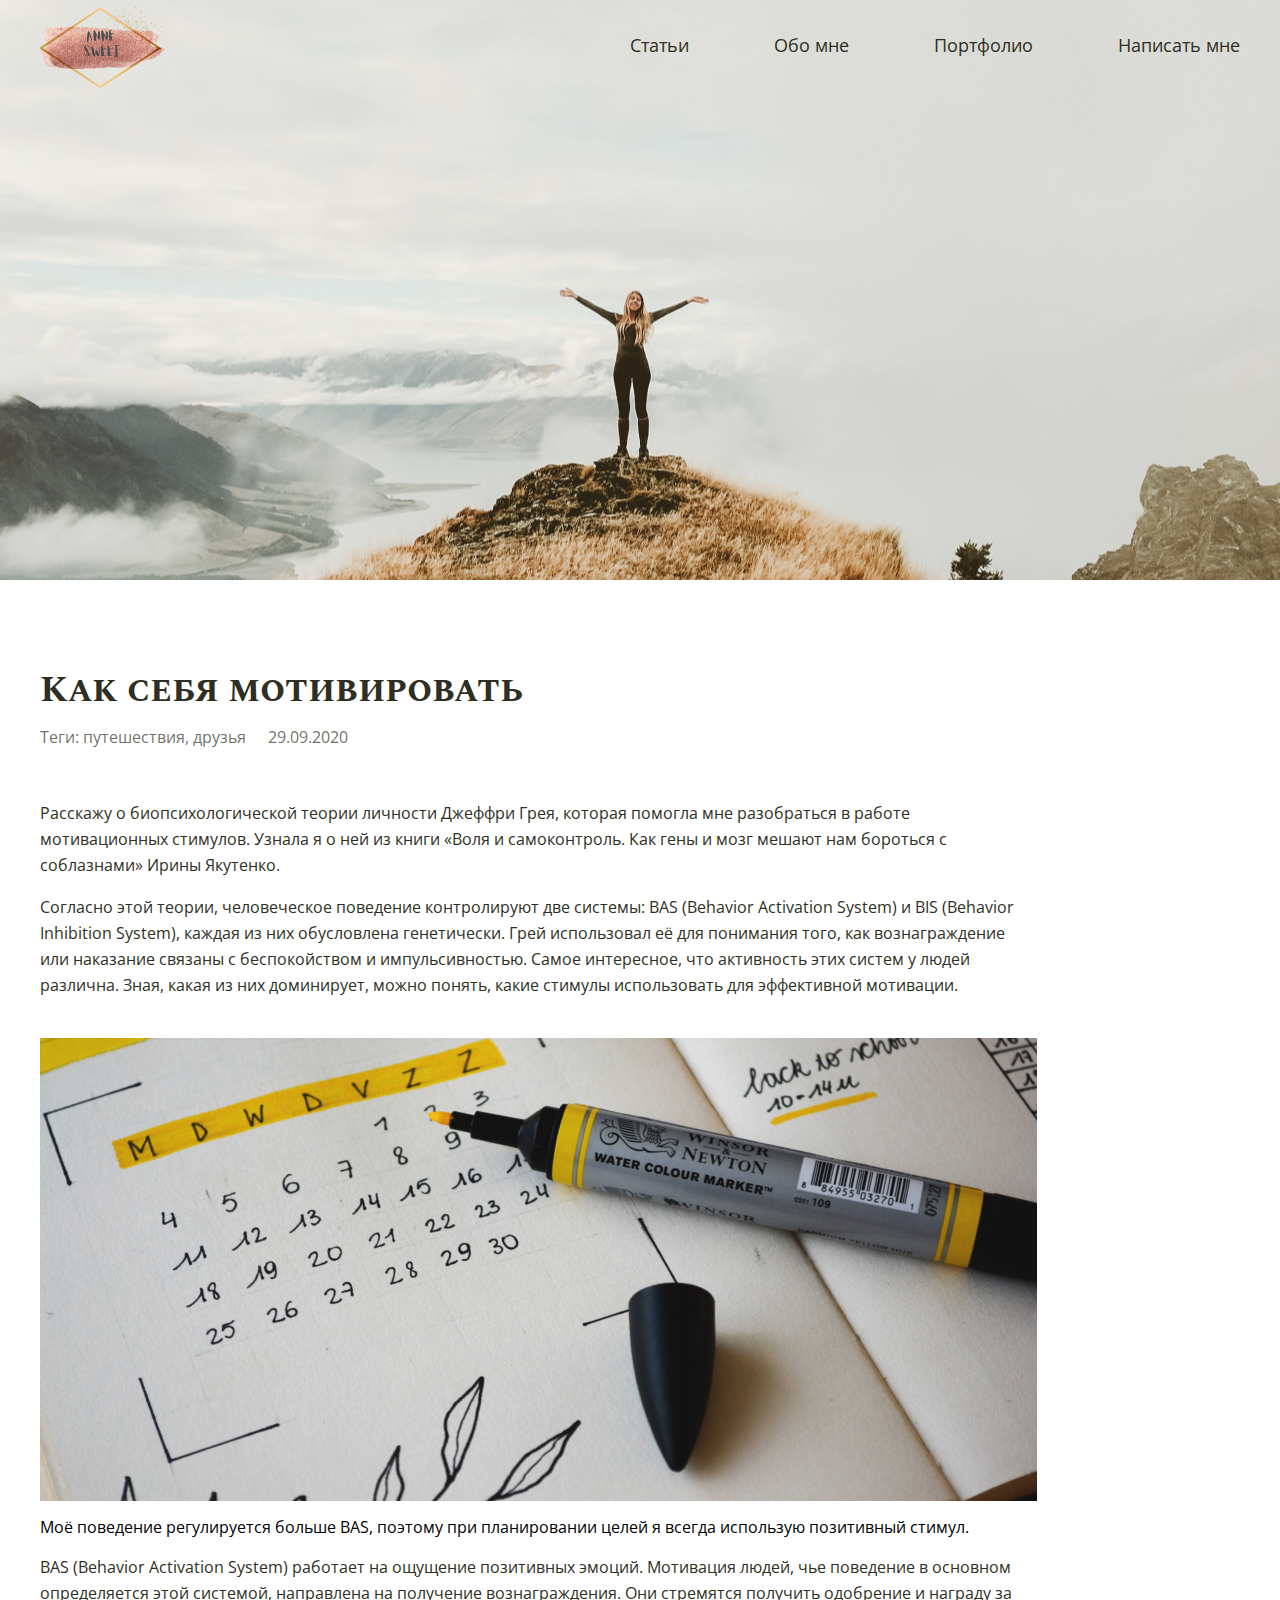
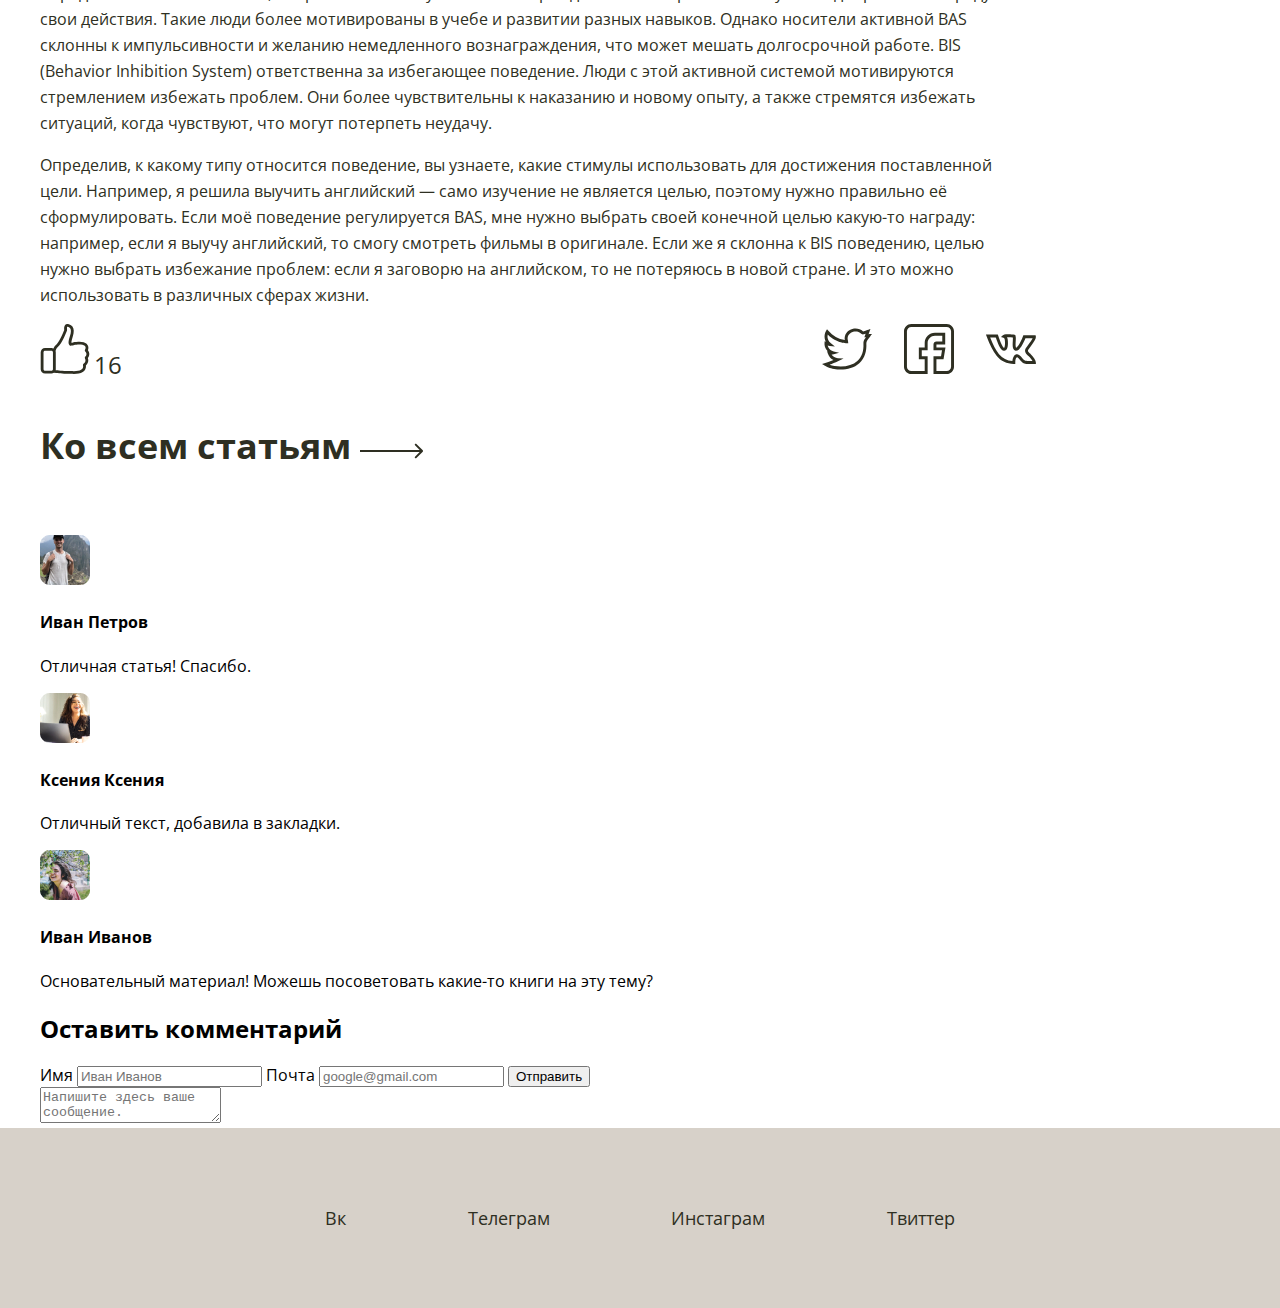
==== commit 5ce9b34c: "внес исправления" ====
--- a/articles/articles-1.html
+++ b/articles/articles-1.html
@@ -100,29 +100,30 @@
                 английском, то не потеряюсь в новой стране. И это можно
                 использовать в различных сферах жизни.
               </p>
-            </div>
-            <div class="social-list-wripper">
+            
+            <div class="social-share-list-wripper">
               <div class="like-counter">
                 <img src="../img/big-like.svg" alt="большой палец" />
                 <span>16</span>
               </div>
-              <ul class="social-list">
-                <li class="social-list-icon">
+              <ul class="social-share-list">
+                <li class="social-share-list-icon">
                   <a href="#">
                     <img src="../img/twitter.svg" alt="твиттер" />
                   </a>
                 </li>
-                <li class="social-list-icon">
+                <li class="social-share-list-icon">
                   <a href="#">
                     <img src="../img/facebook.svg" alt="фейсбук" />
                   </a>
                 </li>
-                <li class="social-list-icon">
+                <li class="social-share-list-icon">
                   <a href="#">
                     <img src="../img/vk.svg" alt="вк" />
                   </a>
                 </li>
               </ul>
+            </div>
             </div>
           </div>
           <a id="to-all-articles" href="../index.html">
@@ -135,7 +136,7 @@
       <section class="comments">
         <div class="container">
           <div class="comments-container">
-            <h2 class="visibility-hidden">Комментарии</h2>
+            <h2 class="visually-hidden">Комментарии</h2>
             <ul class="comments-list">
               <li class="comments-item">
                 <div class="comments-item-wrapper">
--- a/style/articles-1.css
+++ b/style/articles-1.css
@@ -1,3 +1,14 @@
+/* GLOBAL */
+.visually-hidden {
+    position: absolute;
+    clip: rect(1px, 1px, 1px, 1px);
+    padding: 0;
+    border: 0;
+    height: 1px;
+    width: 1px;
+    overflow: hidden;
+  }
+
 /* HEADER */
 .main-header {
   background-image: url("../img/header-article-bg.jpg");
@@ -54,17 +65,23 @@
   margin-top: 10px;
 }
 
-.social-list-wripper {
+.article .social-share-list-wripper {
   display: flex;
+  justify-content: space-between;
   margin-bottom: 40px;
 }
 
-.social-list {
-  justify-content: flex-end;
+.article .social-share-list {
+  display: flex; 
+  justify-content: flex-end; 
   max-width: 0;
 }
 
-.like-counter span {
+.article .social-share-list-icon {
+    margin-left: 32px;
+}
+
+.article .like-counter span {
   font-family: Open Sans;
   font-style: normal;
   font-weight: normal;
@@ -73,15 +90,17 @@
   color: #2e2f22;
 }
 
-.social-list-icon {
-    margin-left: 32px;
-}
-
 #to-all-articles {
+    display: inline-block;
     font-family: Open Sans;
     font-style: normal;
     font-weight: bold;
     font-size: 36px;
     line-height: 49px;
     color: #2E2F22;
+    margin-bottom: 65px;
 }
+
+/* COMMENTS */
+
+
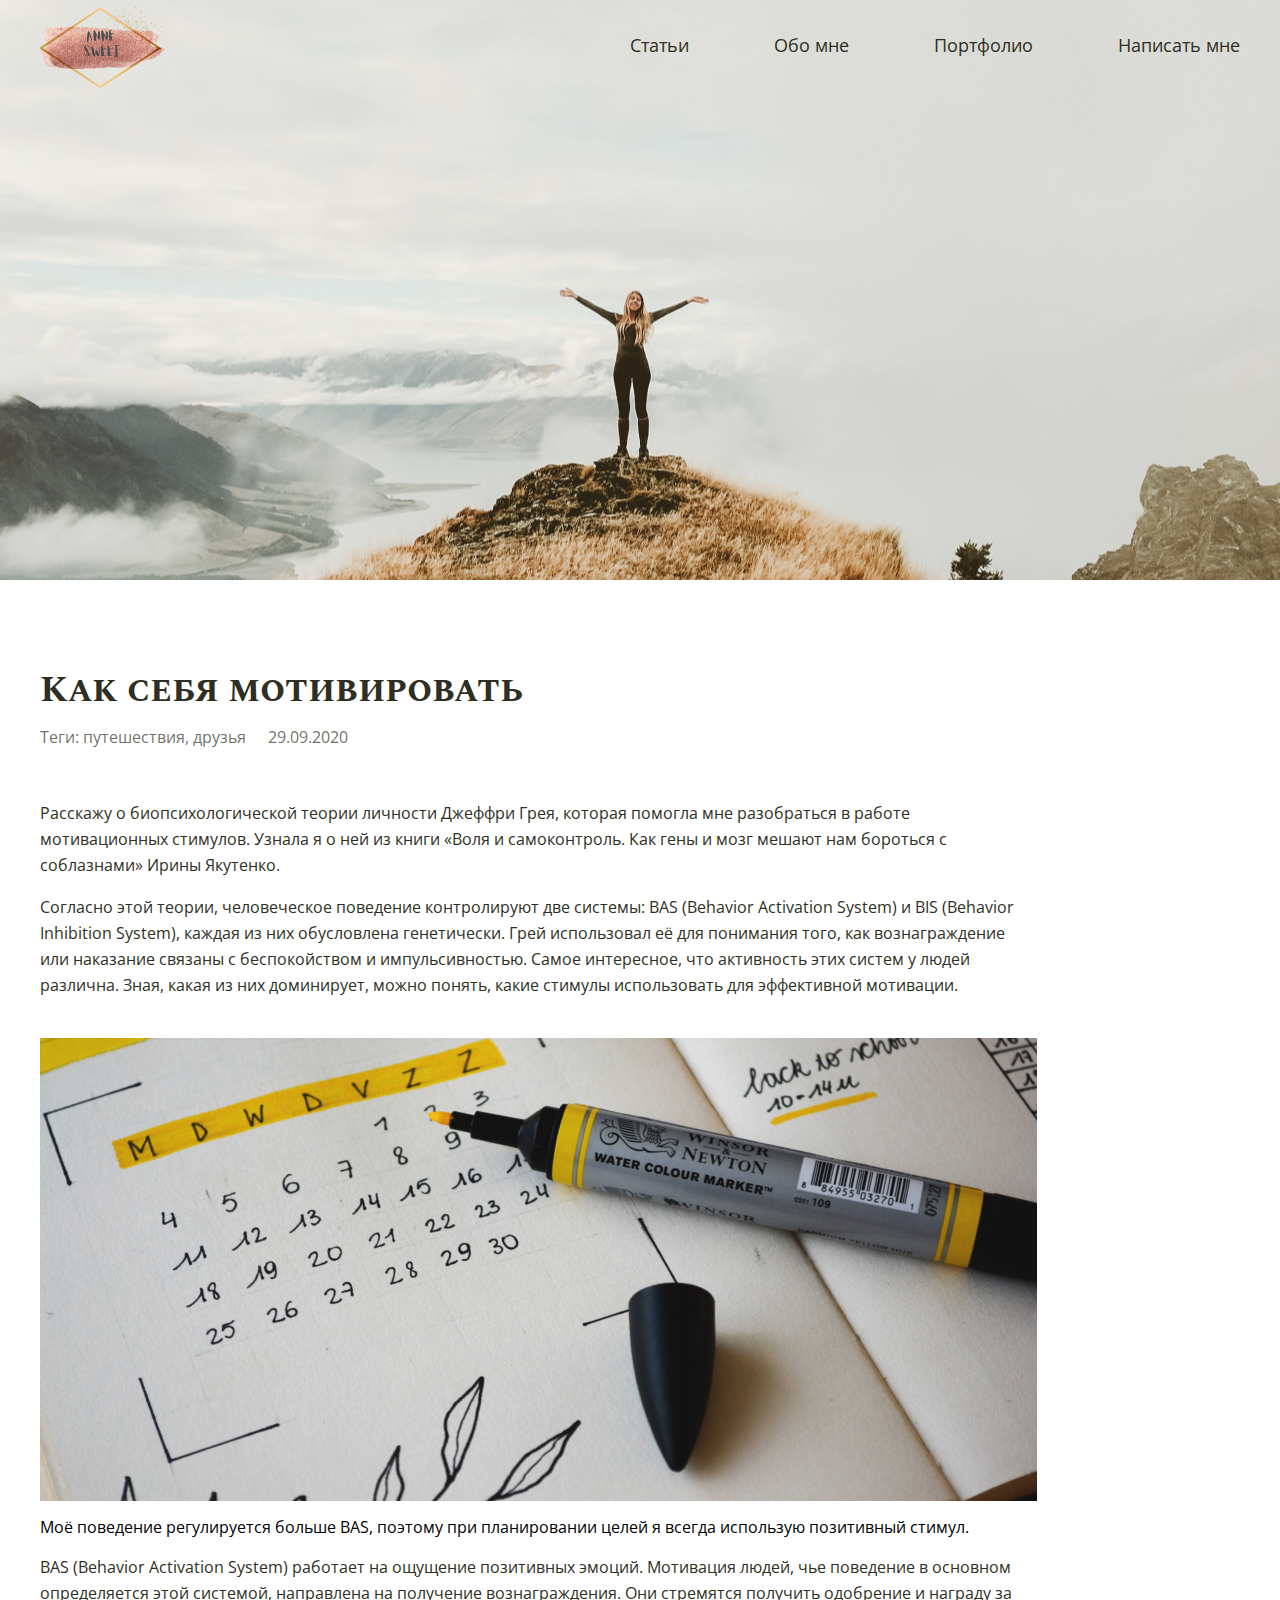
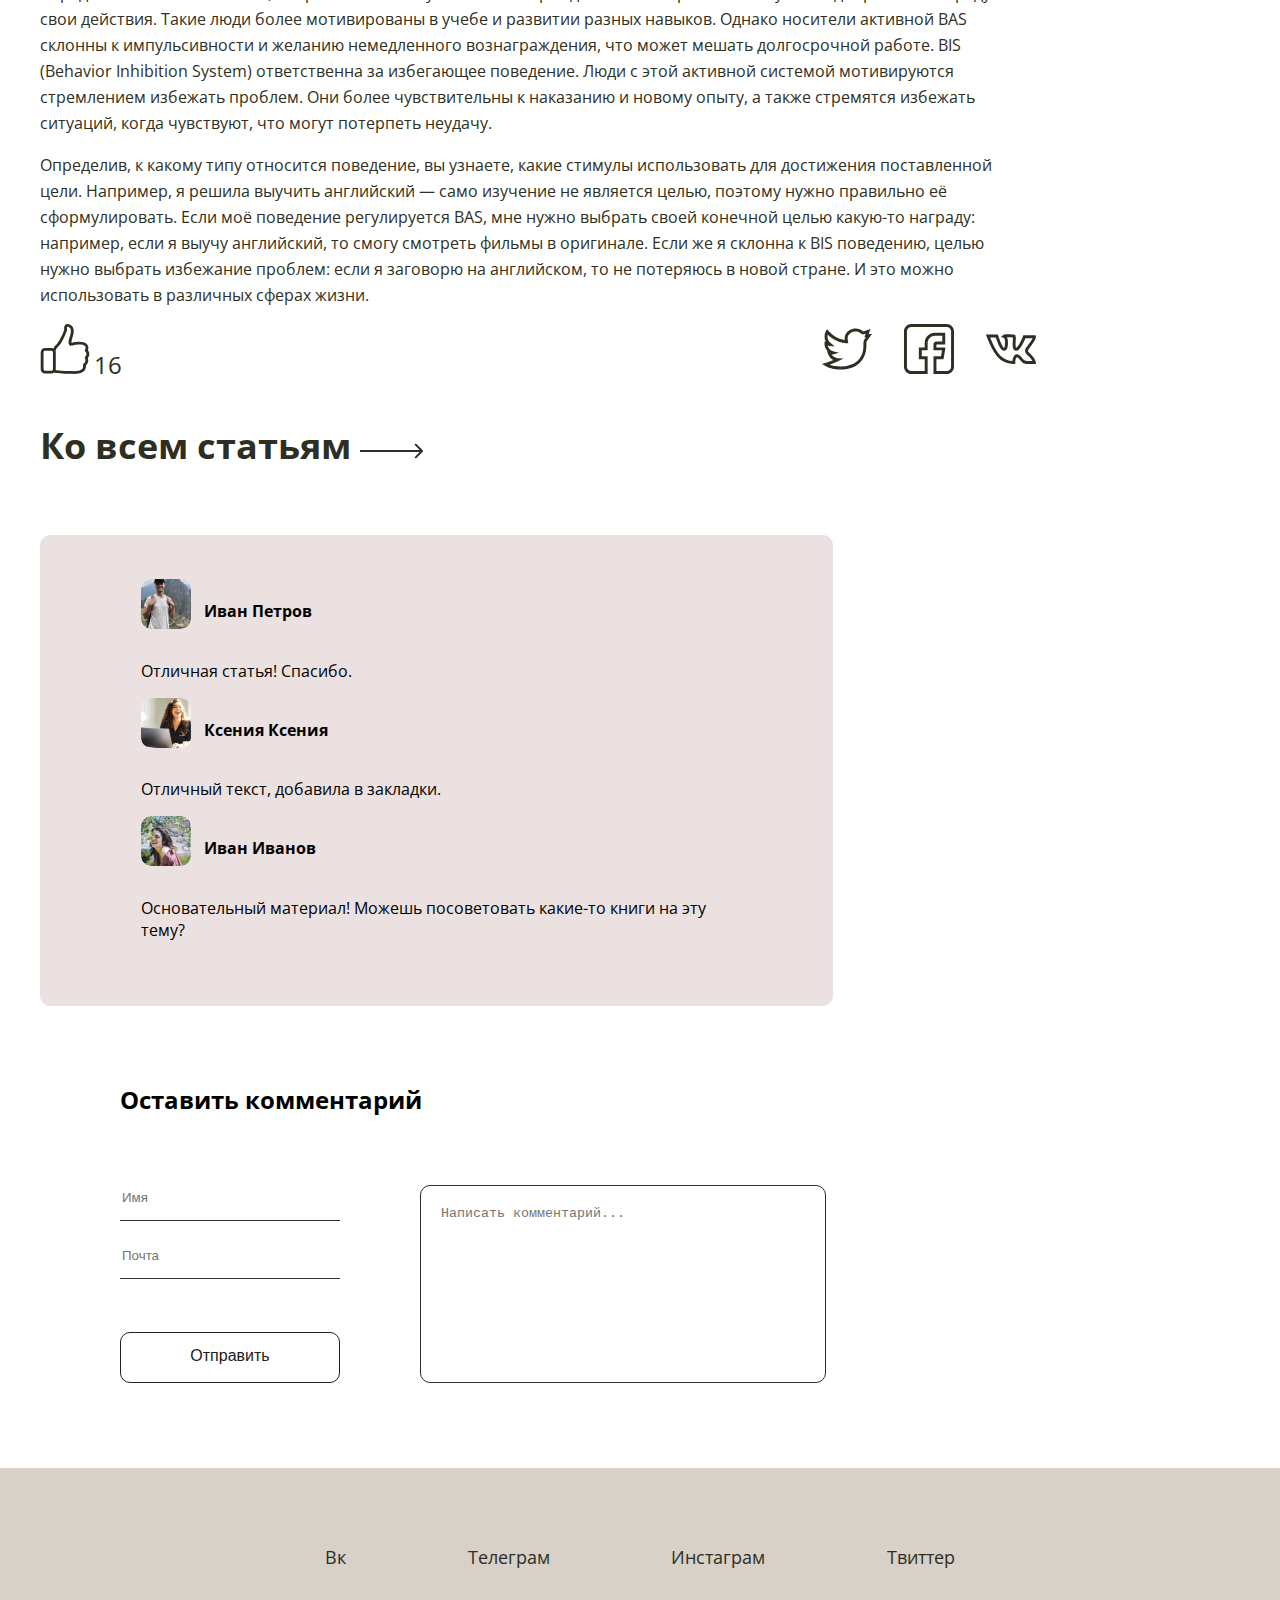
==== commit b71e8bb1: "закончил стилизацию" ====
--- a/articles/articles-1.html
+++ b/articles/articles-1.html
@@ -167,34 +167,38 @@
               <h2>Оставить комментарий</h2>
               <form action="action_page.php">
                 <div class="form-wrapper">
-                  <div class="column">
-                    <label for="name">Имя</label>
+                  <div class="comments-form-col">
+                    <!-- <label for="name"></label> -->
+                    <!-- <br> -->
                     <input
                       type="text"
                       id="name"
                       name="firstname"
-                      placeholder="Иван Иванов"
+                      placeholder="Имя"
                       required
                       minlength="10"
                       maxlength="200"
                     />
-                    <label for="email">Почта</label>
+                    <br>
+                    <!-- <label for="email"></label> -->
+                    <br>
                     <input
                       type="text"
                       id="email"
                       name="email"
-                      placeholder="google@gmail.com"
+                      placeholder="Почта"
                       required
                       minlength="10"
                       maxlength="200"
                     />
-                    <input class="submit" type="submit" value="Отправить" />
+                    <br>
+                    <input class="submit show-more" type="submit" value="Отправить" />
                   </div>
-                  <div class="column">
+                  <div class="comments-form-col">
                     <textarea
                       id="message"
                       name="message"
-                      placeholder="Напишите здесь ваше сообщение."
+                      placeholder="Написать комментарий..."
                     ></textarea>
                   </div>
                 </div>
--- a/style/articles-1.css
+++ b/style/articles-1.css
@@ -103,4 +103,66 @@
 
 /* COMMENTS */
 
+.comments-container {
+    width: 100%;
+    max-width: 793px;
+}
 
+.comments-list {
+    display: flex;
+    flex-direction: column;
+    background: #ECE1E1;
+    border-radius: 10px;
+    padding: 44px 101px 49px;
+    margin-bottom: 77px;
+}
+
+.comments-item-wrapper {
+    display: flex;
+}
+
+.comments-item-wrapper img {
+    width: 50px;
+    height: 50px;
+    border-radius: 10px;
+    margin-right: 13px;
+}
+
+/* FORM */
+
+.comments-form {
+    margin-left: 80px;
+}
+
+.comments-form h2 {
+    margin-bottom: 69px;
+}
+
+.form-wrapper {
+    display: flex;
+    margin-bottom: 80px;
+}
+
+.comments-form-col input {
+    width: 220px;
+    padding-bottom: 15px;
+    border: none;
+    border-bottom: 1px solid #2E2F22;
+}
+
+.comments-form-col .submit {
+    border: 1px solid #202117;
+    background: transparent;
+    margin-top: 53px;
+    margin-bottom: 0;
+}
+
+.comments-form-col textarea {
+    width: 406px;
+    height: 198px;
+    margin-left: 80px;
+    padding: 20px;
+    border: 1px solid #2E2F22;
+    border-radius: 10px;
+    resize: none;
+}